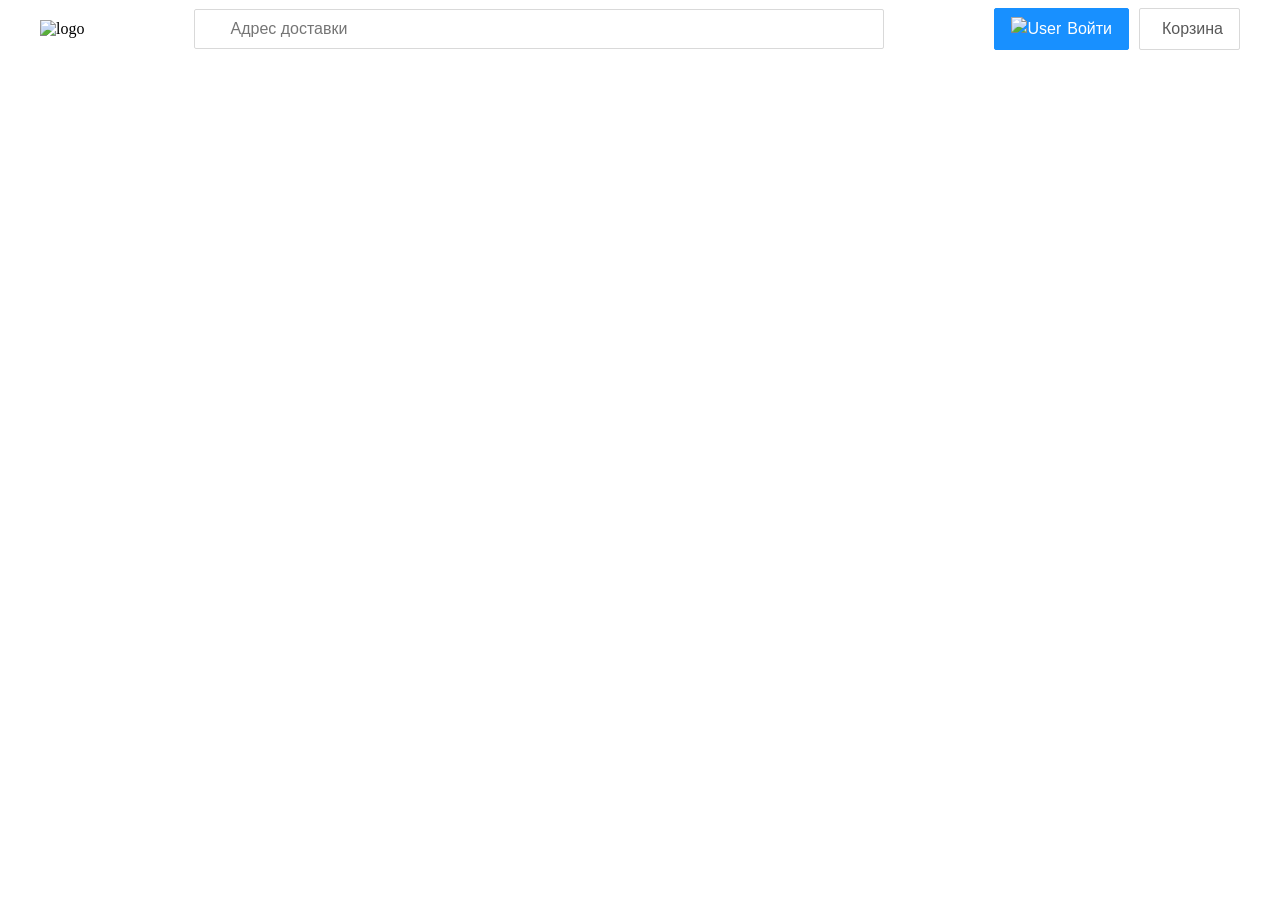
==== index.html @ 0d18843e "homework-1_06.10.202" ====
<!DOCTYPE html>
<html lang="en">
<head>
    <meta charset="UTF-8">
    <meta name="viewport" content="width=device-width, initial-scape=1.0"/>
    <link rel="stylesheet" href="styles.css">
    <title>Title</title>
</head>
<body>
<div class="conteiner">
    <!--шапка айта-->
    <header class="header">
        <!--    логотип-->
        <img src="img/logo.svg" alt="logo" class="logo"/>
        <!--    поле адреса-->
        <input type="text" class="search-input" placeholder="Адрес доставки">
        <!--     кнопки-->
        <div class="buttons">
            <button class="button button-primeri">
                <img src="img/user.svg" alt="User" class="button-icon">
                <span class="button-text">
                Войти
            </span>
            </button>
            <button class="button">
                <img src="img/shopping-cart.svg" alt="" class="button-icon">
                <span class="button-text">
                Корзина
            </span>
            </button>

        </div>
</div>

</header>

</body>
</html>
---- styles.css ----
* {
    box-sizing: border-box;
}

.conteiner {
    max-width: 1200px;
    margin: auto;
}

.header {
    display: flex;
    align-items: center;
    justify-content: space-between;

}

.search-input {
    width: 690px;
    height: 40px;
    font-size: 16px;
    line-height: 24px;
    background: #FFFFFF;
    border: 1px solid #D9D9D9;
    box-sizing: border-box;
    border-radius: 2px;
    background-image: url("img/home.svg");
    background-repeat: no-repeat;
    background-position: left 11px center;
    padding-left: 35px;
}
.buttons {
    display: flex;
    align-items: center;
}
.button {
    display: flex;
    align-items: center;
    padding: 8px 16px;
    background: #FFFFFF;
    border: 1px solid #D9D9D9;
    box-sizing: border-box;
    box-shadow: 0px 0px 2px rgba(0, 0, 0, 0.0015);
    border-radius: 2px;
    color: #595959;
    font-size: 16px;
    line-height: 24px;


}
.button-primeri{
    background: #1890FF;
    border: 1px solid #1890FF;
    color: white;
    margin-right: 10px;

}
.button-icon {
    margin-right: 6px ;
    vertical-align: middle;
}
.button-text {
    vertical-align: middle;
}
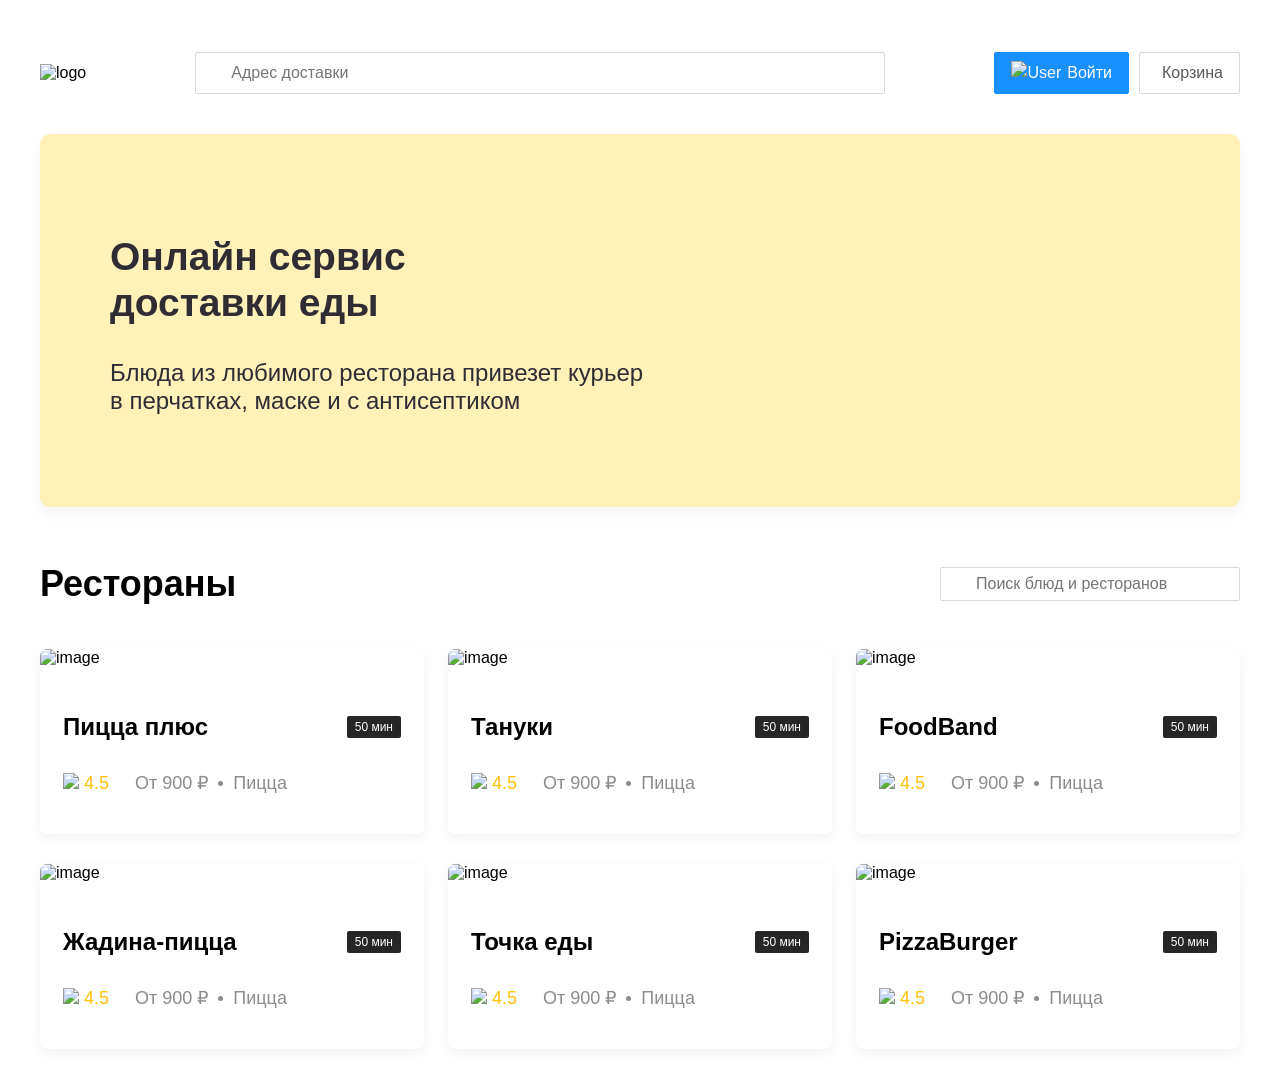
==== commit 201f9d54: "homework-2_07.10.202" ====
--- a/index.html
+++ b/index.html
@@ -4,6 +4,7 @@
     <meta charset="UTF-8">
     <meta name="viewport" content="width=device-width, initial-scape=1.0"/>
     <link rel="stylesheet" href="styles.css">
+    <link rel="stylesheet" href="css/normalize.css">
     <title>Title</title>
 </head>
 <body>
@@ -13,7 +14,7 @@
         <!--    логотип-->
         <img src="img/logo.svg" alt="logo" class="logo"/>
         <!--    поле адреса-->
-        <input type="text" class="search-input" placeholder="Адрес доставки">
+        <input type="text" class="input input-address" placeholder="Адрес доставки">
         <!--     кнопки-->
         <div class="buttons">
             <button class="button button-primeri">
@@ -30,9 +31,139 @@
             </button>
 
         </div>
+
+    </header>
+    <section class="promo">
+        <h1 class="promo-title">Онлайн сервис <br/> доставки еды</h1>
+        <p class="promo-text">
+            Блюда из любимого ресторана привезет курьер в перчатках, маске и с антисептиком
+        </p>
+    </section>
+    <section class="restaurants">
+        <div class="section-heading">
+            <h2 class="section-title">Рестораны</h2>
+            <input type="text" class="input input-search" placeholder="Поиск блюд и ресторанов">
+        </div>
+    <div class="cards">
+        <div class="card">
+            <img src="img/pizza-plus.svg" alt="image" class="card-image"/>
+            <div class="card-text">
+                <div class="card-heading">
+                    <h3 class="card-title">Пицца плюс</h3>
+                    <span class="card-tag">50 мин</span>
+                </div>
+                <!--               card-heading -->
+                <div class="card-info">
+                    <div class="rating">
+                        <img src="img/rating.svg" class="rating-star">
+                        4.5
+                    </div>
+                    <div class="prise">От 900 ₽</div>
+                    <div class="category">Пицца </div>
+                </div>
+                <!--            card-info    -->
+            </div>
+        </div>
+        <div class="card">
+            <img src="img/pizza-tanuki.svg" alt="image" class="card-image"/>
+            <div class="card-text">
+                <div class="card-heading">
+                    <h3 class="card-title">Тануки</h3>
+                    <span class="card-tag">50 мин</span>
+                </div>
+                <!--               card-heading -->
+                <div class="card-info">
+                    <div class="rating">
+                        <img src="img/rating.svg" class="rating-star">
+                        4.5
+                    </div>
+                    <div class="prise">От 900 ₽</div>
+                    <div class="category">Пицца </div>
+                </div>
+                <!--            card-info    -->
+            </div>
+        </div>
+        <div class="card">
+            <img src="img/pizza-FoodBand.svg" alt="image" class="card-image"/>
+            <div class="card-text">
+                <div class="card-heading">
+                    <h3 class="card-title">FoodBand</h3>
+                    <span class="card-tag">50 мин</span>
+                </div>
+                <!--               card-heading -->
+                <div class="card-info">
+                    <div class="rating">
+                        <img src="img/rating.svg" class="rating-star">
+                        4.5
+                    </div>
+                    <div class="prise">От 900 ₽</div>
+                    <div class="category">Пицца </div>
+                </div>
+                <!--            card-info    -->
+            </div>
+        </div>
+        <div class="card">
+            <img src="img/pizza-jadina.svg" alt="image" class="card-image"/>
+            <div class="card-text">
+                <div class="card-heading">
+                    <h3 class="card-title">Жадина-пицца</h3>
+                    <span class="card-tag">50 мин</span>
+                </div>
+                <!--               card-heading -->
+                <div class="card-info">
+                    <div class="rating">
+                        <img src="img/rating.svg" class="rating-star">
+                        4.5
+                    </div>                    <div class="prise">От 900 ₽</div>
+                    <div class="category">Пицца </div>
+                </div>
+                <!--            card-info    -->
+            </div>
+        </div>
+        <div class="card">
+            <img src="img/pizza-FudPoint.svg" alt="image" class="card-image"/>
+            <div class="card-text">
+                <div class="card-heading">
+                    <h3 class="card-title"> Точка еды</h3>
+                    <span class="card-tag">50 мин</span>
+                </div>
+                <!--               card-heading -->
+                <div class="card-info">
+                    <div class="rating">
+                        <img src="img/rating.svg" class="rating-star">
+                        4.5
+                    </div>                    <div class="prise">От 900 ₽</div>
+                    <div class="category">Пицца </div>
+                </div>
+                <!--            card-info    -->
+            </div>
+        </div>
+        <div class="card">
+            <img src="img/pizza-burger.svg" alt="image" class="card-image"/>
+            <div class="card-text">
+                <div class="card-heading">
+                    <h3 class="card-title">PizzaBurger</h3>
+                    <span class="card-tag">50 мин</span>
+                </div>
+                <!--               card-heading -->
+                <div class="card-info">
+                    <div class="rating">
+                        <img src="img/rating.svg" class="rating-star">
+                        4.5
+                    </div>                    <div class="prise">От 900 ₽</div>
+                    <div class="category">Пицца </div>
+                </div>
+                <!--            card-info    -->
+            </div>
+        </div>
+
+        <!-- /.card -->
+    </div>
+    </section>
+    <!-- /.cards -->
 </div>
 
-</header>
+
 
 </body>
 </html>
--- a/styles.css
+++ b/styles.css
@@ -1,5 +1,10 @@
 * {
     box-sizing: border-box;
+}
+
+body {
+    font-family: "Roboto Light", sans-serif;
+    padding-top: 44px;
 }
 
 .conteiner {
@@ -11,27 +16,39 @@
     display: flex;
     align-items: center;
     justify-content: space-between;
-
-}
-
-.search-input {
-    width: 690px;
-    height: 40px;
+    margin-bottom: 40px;
+
+}
+
+.input {
+    background: #FFFFFF;
+    border: 1px solid #D9D9D9;
+    border-radius: 2px;
     font-size: 16px;
     line-height: 24px;
-    background: #FFFFFF;
-    border: 1px solid #D9D9D9;
-    box-sizing: border-box;
-    border-radius: 2px;
-    background-image: url("img/home.svg");
+    padding: 8px;
+    padding-left: 35px;
     background-repeat: no-repeat;
     background-position: left 11px center;
-    padding-left: 35px;
-}
+
+}
+
+.input-search {
+    background-image: url("img/input-search.svg");
+    width: 300px;
+    height: 34px;
+}
+
+.input-address {
+    width: 690px;
+    background-image: url("img/home.svg");
+}
+
 .buttons {
     display: flex;
     align-items: center;
 }
+
 .button {
     display: flex;
     align-items: center;
@@ -39,7 +56,7 @@
     background: #FFFFFF;
     border: 1px solid #D9D9D9;
     box-sizing: border-box;
-    box-shadow: 0px 0px 2px rgba(0, 0, 0, 0.0015);
+    box-shadow: 0 0 2px rgba(0, 0, 0, 0.0015);
     border-radius: 2px;
     color: #595959;
     font-size: 16px;
@@ -47,17 +64,148 @@
 
 
 }
-.button-primeri{
+
+.button-primeri {
     background: #1890FF;
     border: 1px solid #1890FF;
     color: white;
     margin-right: 10px;
 
 }
+
 .button-icon {
-    margin-right: 6px ;
+    margin-right: 6px;
     vertical-align: middle;
 }
+
 .button-text {
     vertical-align: middle;
+}
+
+.promo {
+    box-shadow: 0px 7px 12px rgba(158, 158, 163, 0.1);
+    background: #FFF1B8 url("img/promo-image.png") no-repeat top right -200px/1000px; /* разобраться с картинкой*/
+    border-radius: 10px;
+    padding: 68px 70px;
+    margin-bottom: 56px;
+}
+
+.promo-title {
+    font-style: normal;
+    font-weight: bold;
+    font-size: 39px;
+    line-height: 46px;
+    color: #302C34;
+}
+
+.promo-text {
+    max-width: 538px;
+    font-size: 24px;
+    line-height: 28px;
+    font-style: normal;
+    font-weight: normal;
+    color: #302C34;
+}
+
+.section-heading {
+    display: flex;
+    align-items: center;
+    justify-content: space-between;
+    margin-bottom: 44px;
+}
+
+.section-title {
+    font-style: normal;
+    font-weight: bold;
+    font-size: 36px;
+    line-height: 42px;
+    margin: 0;
+    color: #000000;
+}
+
+.cards {
+    display: flex;
+    align-items: flex-start;
+    flex-wrap: wrap;
+    justify-content: space-between;
+
+}
+
+.card {
+    background: #FFFFFF;
+    box-shadow: 0 4px 12px rgba(0, 0, 0, 0.05);
+    border-radius: 7px;
+    overflow: hidden;
+    width: 384px;
+    margin-bottom: 30px;
+}
+
+.card-image {
+    width: 384px;
+    height: 250px;
+    object-fit: cover;
+}
+
+.card-text {
+    padding: 20px 23px 35px 23px;
+}
+.card-heading {
+    display: flex;
+    align-items: center;
+    justify-content: space-between;
+}
+.card-title {
+    font-style: normal;
+    font-weight: bold;
+    font-size: 24px;
+    line-height: 32px;
+}
+
+.card-tag {
+    font-style: normal;
+    font-weight: normal;
+    font-size: 12px;
+    line-height: 20px;
+    color: white;
+    background: #262626;
+    border-radius: 2px;
+    padding: 1px 8px;
+
+}
+.card-info {
+    display: flex;
+    align-items: center;
+    width: 227px;
+    height: 32px;
+}
+.rating {
+    margin-right: 26px;
+    font-style: normal;
+    font-weight: normal;
+    font-size: 18px;
+    line-height: 32px;
+    color: #FFC107;
+;
+
+}
+.prise,
+.category {
+    color: #8C8C8C;
+    font-size: 18px;
+    line-height: 32px;
+
+}
+.prise {
+    margin-right: 10px;
+}
+.prise:after {
+    content: "";
+    width: 5px;
+    height: 5px;
+    background-color:#8C8C8C ;
+    display: inline-block;
+    border-radius: 50%;
+    margin-left: 10px;
+    vertical-align: middle;
+
 }
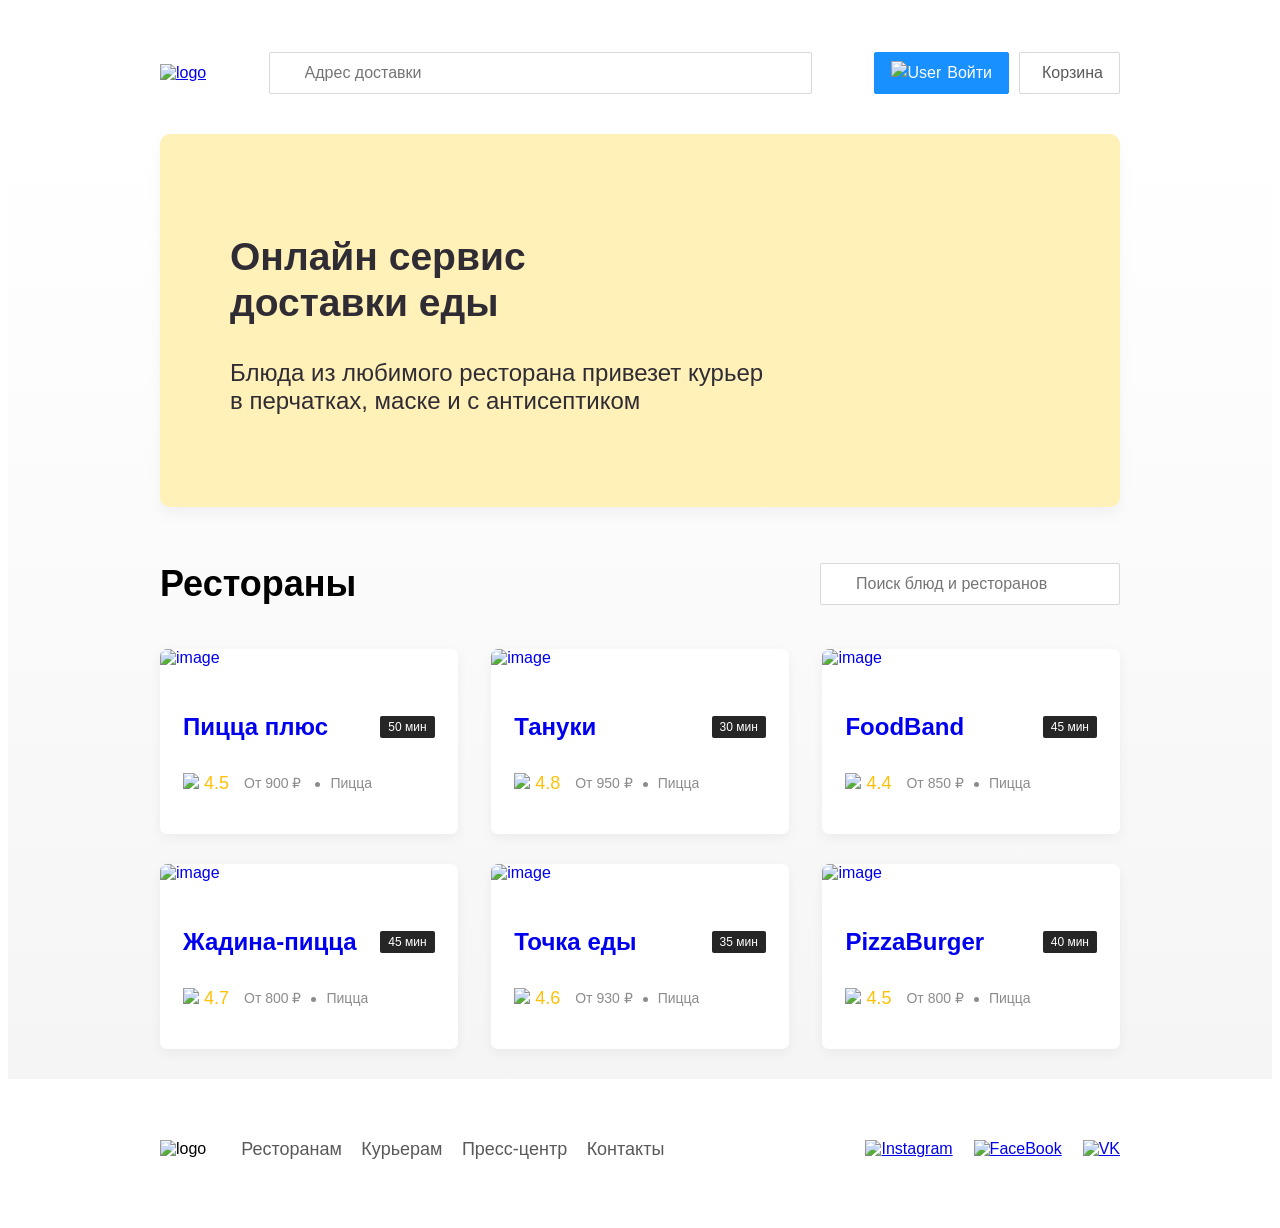
==== commit 5fbd967e: "homework-2_08.10.2020" ====
--- a/index.html
+++ b/index.html
@@ -5,19 +5,21 @@
     <meta name="viewport" content="width=device-width, initial-scape=1.0"/>
     <link rel="stylesheet" href="styles.css">
     <link rel="stylesheet" href="css/normalize.css">
-    <title>Title</title>
+    <title>Delivery Food - доставка еды на дом</title>
 </head>
 <body>
-<div class="conteiner">
-    <!--шапка айта-->
+<div class="container">
+    <!--шапка сайта-->
     <header class="header">
         <!--    логотип-->
-        <img src="img/logo.svg" alt="logo" class="logo"/>
+        <a href="index.html" class="logo">
+            <img src="img/logo.svg" alt="logo" />
+        </a>
         <!--    поле адреса-->
         <input type="text" class="input input-address" placeholder="Адрес доставки">
         <!--     кнопки-->
         <div class="buttons">
-            <button class="button button-primeri">
+            <button class="button button-primary">
                 <img src="img/user.svg" alt="User" class="button-icon">
                 <span class="button-text">
                 Войти
@@ -33,137 +35,163 @@
         </div>
 
     </header>
-    <section class="promo">
-        <h1 class="promo-title">Онлайн сервис <br/> доставки еды</h1>
-        <p class="promo-text">
-            Блюда из любимого ресторана привезет курьер в перчатках, маске и с антисептиком
-        </p>
-    </section>
-    <section class="restaurants">
-        <div class="section-heading">
-            <h2 class="section-title">Рестораны</h2>
-            <input type="text" class="input input-search" placeholder="Поиск блюд и ресторанов">
-        </div>
-    <div class="cards">
-        <div class="card">
-            <img src="img/pizza-plus.svg" alt="image" class="card-image"/>
-            <div class="card-text">
-                <div class="card-heading">
-                    <h3 class="card-title">Пицца плюс</h3>
-                    <span class="card-tag">50 мин</span>
-                </div>
-                <!--               card-heading -->
-                <div class="card-info">
-                    <div class="rating">
-                        <img src="img/rating.svg" class="rating-star">
-                        4.5
+
+</div>
+<main class="main">
+    <div class="container">
+        <section class="promo">
+            <h1 class="promo-title">Онлайн сервис <br/> доставки еды</h1>
+            <p class="promo-text">
+                Блюда из любимого ресторана привезет курьер в перчатках, маске и с антисептиком
+            </p>
+        </section>
+
+        <section class="restaurants">
+            <div class="section-heading">
+                <h2 class="section-title">Рестораны</h2>
+                <input type="text" class="input input-search" placeholder="Поиск блюд и ресторанов"/>
+            </div>
+            <div class="cards">
+                <a href="restaurant.html" class="card">
+                    <img src="img/pizza-plus.svg" alt="image" class="card-image"/>
+                    <div class="card-text">
+                        <div class="card-heading">
+                            <h3 class="card-title">Пицца плюс</h3>
+                            <span class="card-tag">50 мин</span>
+                        </div>
+                        <!--               card-heading -->
+                        <div class="card-info">
+                            <div class="rating">
+                                <img src="img/rating.svg" class="rating-star">
+                                4.5
+                            </div>
+                            <div class="prise">
+                                От 900 ₽
+                            </div>
+                            <div class="category">Пицца</div>
+                        </div>
+                        <!--            card-info    -->
                     </div>
-                    <div class="prise">От 900 ₽</div>
-                    <div class="category">Пицца </div>
-                </div>
-                <!--            card-info    -->
+                </a>
+                <a href="restaurant.html" class="card">
+                    <img src="img/pizza-tanuki.svg" alt="image" class="card-image"/>
+                    <div class="card-text">
+                        <div class="card-heading">
+                            <h3 class="card-title">Тануки</h3>
+                            <span class="card-tag">30 мин</span>
+                        </div>
+                        <!--               card-heading -->
+                        <div class="card-info">
+                            <div class="rating">
+                                <img src="img/rating.svg" class="rating-star">
+                                4.8
+                            </div>
+                            <div class="prise">От 950 ₽</div>
+                            <div class="category">Пицца</div>
+                        </div>
+                        <!--            card-info    -->
+                    </div>
+                </a>
+                <a href="restaurant.html" class="card">
+                    <img src="img/pizza-FoodBand.svg" alt="image" class="card-image"/>
+                    <div class="card-text">
+                        <div class="card-heading">
+                            <h3 class="card-title">FoodBand</h3>
+                            <span class="card-tag">45 мин</span>
+                        </div>
+                        <!--               card-heading -->
+                        <div class="card-info">
+                            <div class="rating">
+                                <img src="img/rating.svg" class="rating-star">
+                                4.4
+                            </div>
+                            <div class="prise">От 850 ₽</div>
+                            <div class="category">Пицца</div>
+                        </div>
+                        <!--            card-info    -->
+                    </div>
+                </a>
+                <a href="restaurant.html" class="card">
+                    <img src="img/pizza-jadina.svg" alt="image" class="card-image"/>
+                    <div class="card-text">
+                        <div class="card-heading">
+                            <h3 class="card-title">Жадина-пицца</h3>
+                            <span class="card-tag">45 мин</span>
+                        </div>
+                        <!--               card-heading -->
+                        <div class="card-info">
+                            <div class="rating">
+                                <img src="img/rating.svg" class="rating-star">
+                                4.7
+                            </div>
+                            <div class="prise">От 800 ₽</div>
+                            <div class="category">Пицца</div>
+                        </div>
+                        <!--            card-info    -->
+                    </div>
+                </a>
+                <a href="restaurant.html" class="card">
+                    <img src="img/pizza-FudPoint.svg" alt="image" class="card-image"/>
+                    <div class="card-text">
+                        <div class="card-heading">
+                            <h3 class="card-title"> Точка еды</h3>
+                            <span class="card-tag">35 мин</span>
+                        </div>
+                        <!--               card-heading -->
+                        <div class="card-info">
+                            <div class="rating">
+                                <img src="img/rating.svg" class="rating-star">
+                                4.6
+                            </div>
+                            <div class="prise">От 930 ₽</div>
+                            <div class="category">Пицца</div>
+                        </div>
+                        <!--            card-info    -->
+                    </div>
+                </a>
+                <a href="restaurant.html" class="card">
+                    <img src="img/pizza-burger.svg" alt="image" class="card-image"/>
+                    <div class="card-text">
+                        <div class="card-heading">
+                            <h3 class="card-title">PizzaBurger</h3>
+                            <span class="card-tag">40 мин</span>
+                        </div>
+                        <!--               card-heading -->
+                        <div class="card-info">
+                            <div class="rating">
+                                <img src="img/rating.svg" class="rating-star">
+                                4.5
+                            </div>
+                            <div class="prise">От 800 ₽</div>
+                            <div class="category">Пицца</div>
+                        </div>
+                        <!--            card-info    -->
+                    </div>
+                </a>
+
+                <!-- /.card -->
+            </div>
+        </section>
+    </div>
+</main>
+<footer class="footer">
+    <div class="container">
+        <div class="footer-block">
+            <img src="img/logo.svg" alt="logo" class="logo footer-logo">
+            <nav class="footer-nav">
+                <a href="#" class="footer-link">Ресторанам</a>
+                <a href="#" class="footer-link">Курьерам</a>
+                <a href="#" class="footer-link">Пресс-центр</a>
+                <a href="#" class="footer-link">Контакты</a>
+            </nav>
+            <div class="social-links">
+                <a href="#" class="social-link"><img src="img/instagram.svg" width="35px"height="35px" alt="Instagram"></a>
+                <a href="#" class="social-link"><img src="img/FaceBook.svg" width="35px"height="35px" alt="FaceBook"></a>
+                <a href="#" class="social-link"><img src="img/VK.svg"width="35px"height="35px" alt="VK"></a>
             </div>
         </div>
-        <div class="card">
-            <img src="img/pizza-tanuki.svg" alt="image" class="card-image"/>
-            <div class="card-text">
-                <div class="card-heading">
-                    <h3 class="card-title">Тануки</h3>
-                    <span class="card-tag">50 мин</span>
-                </div>
-                <!--               card-heading -->
-                <div class="card-info">
-                    <div class="rating">
-                        <img src="img/rating.svg" class="rating-star">
-                        4.5
-                    </div>
-                    <div class="prise">От 900 ₽</div>
-                    <div class="category">Пицца </div>
-                </div>
-                <!--            card-info    -->
-            </div>
-        </div>
-        <div class="card">
-            <img src="img/pizza-FoodBand.svg" alt="image" class="card-image"/>
-            <div class="card-text">
-                <div class="card-heading">
-                    <h3 class="card-title">FoodBand</h3>
-                    <span class="card-tag">50 мин</span>
-                </div>
-                <!--               card-heading -->
-                <div class="card-info">
-                    <div class="rating">
-                        <img src="img/rating.svg" class="rating-star">
-                        4.5
-                    </div>
-                    <div class="prise">От 900 ₽</div>
-                    <div class="category">Пицца </div>
-                </div>
-                <!--            card-info    -->
-            </div>
-        </div>
-        <div class="card">
-            <img src="img/pizza-jadina.svg" alt="image" class="card-image"/>
-            <div class="card-text">
-                <div class="card-heading">
-                    <h3 class="card-title">Жадина-пицца</h3>
-                    <span class="card-tag">50 мин</span>
-                </div>
-                <!--               card-heading -->
-                <div class="card-info">
-                    <div class="rating">
-                        <img src="img/rating.svg" class="rating-star">
-                        4.5
-                    </div>                    <div class="prise">От 900 ₽</div>
-                    <div class="category">Пицца </div>
-                </div>
-                <!--            card-info    -->
-            </div>
-        </div>
-        <div class="card">
-            <img src="img/pizza-FudPoint.svg" alt="image" class="card-image"/>
-            <div class="card-text">
-                <div class="card-heading">
-                    <h3 class="card-title"> Точка еды</h3>
-                    <span class="card-tag">50 мин</span>
-                </div>
-                <!--               card-heading -->
-                <div class="card-info">
-                    <div class="rating">
-                        <img src="img/rating.svg" class="rating-star">
-                        4.5
-                    </div>                    <div class="prise">От 900 ₽</div>
-                    <div class="category">Пицца </div>
-                </div>
-                <!--            card-info    -->
-            </div>
-        </div>
-        <div class="card">
-            <img src="img/pizza-burger.svg" alt="image" class="card-image"/>
-            <div class="card-text">
-                <div class="card-heading">
-                    <h3 class="card-title">PizzaBurger</h3>
-                    <span class="card-tag">50 мин</span>
-                </div>
-                <!--               card-heading -->
-                <div class="card-info">
-                    <div class="rating">
-                        <img src="img/rating.svg" class="rating-star">
-                        4.5
-                    </div>                    <div class="prise">От 900 ₽</div>
-                    <div class="category">Пицца </div>
-                </div>
-                <!--            card-info    -->
-            </div>
-        </div>
-
-        <!-- /.card -->
     </div>
-    </section>
-    <!-- /.cards -->
-</div>
-
-
+</footer>
 
 </body>
 </html>
--- a/styles.css
+++ b/styles.css
@@ -7,7 +7,7 @@
     padding-top: 44px;
 }
 
-.conteiner {
+.container {
     max-width: 1200px;
     margin: auto;
 }
@@ -36,11 +36,11 @@
 .input-search {
     background-image: url("img/input-search.svg");
     width: 300px;
-    height: 34px;
+    margin-left: auto;
 }
 
 .input-address {
-    width: 690px;
+    flex: 0.8;
     background-image: url("img/home.svg");
 }
 
@@ -65,7 +65,7 @@
 
 }
 
-.button-primeri {
+.button-primary {
     background: #1890FF;
     border: 1px solid #1890FF;
     color: white;
@@ -73,6 +73,10 @@
 
 }
 
+.button-card-text {
+    margin-right: 10px;
+}
+
 .button-icon {
     margin-right: 6px;
     vertical-align: middle;
@@ -84,7 +88,7 @@
 
 .promo {
     box-shadow: 0px 7px 12px rgba(158, 158, 163, 0.1);
-    background: #FFF1B8 url("img/promo-image.png") no-repeat top right -200px/1000px; /* разобраться с картинкой*/
+    background: #FFF1B8 url("img/promo-image.png") no-repeat top right -200px/1100px; /* разобраться с картинкой*/
     border-radius: 10px;
     padding: 68px 70px;
     margin-bottom: 56px;
@@ -110,7 +114,6 @@
 .section-heading {
     display: flex;
     align-items: center;
-    justify-content: space-between;
     margin-bottom: 44px;
 }
 
@@ -121,6 +124,7 @@
     line-height: 42px;
     margin: 0;
     color: #000000;
+    margin-right: 30px;
 }
 
 .cards {
@@ -136,8 +140,10 @@
     box-shadow: 0 4px 12px rgba(0, 0, 0, 0.05);
     border-radius: 7px;
     overflow: hidden;
-    width: 384px;
+    /*max-width: 384px;*/
+    flex-basis: 31%;
     margin-bottom: 30px;
+    text-decoration: none;
 }
 
 .card-image {
@@ -148,17 +154,25 @@
 
 .card-text {
     padding: 20px 23px 35px 23px;
-}
+
+}
+
 .card-heading {
     display: flex;
     align-items: center;
     justify-content: space-between;
 }
+
 .card-title {
     font-style: normal;
     font-weight: bold;
     font-size: 24px;
     line-height: 32px;
+}
+
+.card-title-reg {
+    font-weight: normal;
+    flex-wrap: wrap;
 }
 
 .card-tag {
@@ -172,22 +186,44 @@
     padding: 1px 8px;
 
 }
-.card-info {
-    display: flex;
-    align-items: center;
-    width: 227px;
-    height: 32px;
-}
+
+.card-info, .restaurant-info {
+    display: flex;
+    align-items: center;
+    /*width: 227px;*/
+    /*height: 32px;*/
+    flex-wrap: wrap;
+    /*margin-bottom: 24px;*/
+}
+
+/*.restaurant-info {*/
+/*    display: flex;*/
+/*}*/
+
+.card-price-bold {
+    font-style: normal;
+    font-weight: bold;
+    font-size: 20px;
+    line-height: 32px;
+    margin-left: 30px;
+}
+
+.card-buttons {
+    display: flex;
+    align-items: center;
+    margin-top: 24px;
+}
+
 .rating {
     margin-right: 26px;
     font-style: normal;
     font-weight: normal;
     font-size: 18px;
     line-height: 32px;
-    color: #FFC107;
-;
-
-}
+    color: #FFC107;;
+
+}
+
 .prise,
 .category {
     color: #8C8C8C;
@@ -195,17 +231,265 @@
     line-height: 32px;
 
 }
+
 .prise {
     margin-right: 10px;
 }
+
+.ingredients {
+    color: #8C8C8C;
+    font-size: 18px;
+    line-height: 21px;
+}
+
+.category {
+    text-overflow: ellipsis;
+    overflow: hidden;
+    white-space: nowrap;
+    max-width: 150px;
+}
+
 .prise:after {
     content: "";
     width: 5px;
     height: 5px;
-    background-color:#8C8C8C ;
+    background-color: #8C8C8C;
     display: inline-block;
     border-radius: 50%;
     margin-left: 10px;
     vertical-align: middle;
 
+}
+
+.main {
+    background: linear-gradient(180deg, rgba(245, 245, 245, 0) 1.04%, #F5F5F5 100%);
+}
+
+.footer {
+    padding: 60px 0;
+}
+
+.footer-link {
+
+}
+
+.footer-block {
+    display: flex;
+    align-items: center;
+    justify-content: space-between;
+}
+
+.footer-link {
+    font-style: normal;
+    font-weight: normal;
+    font-size: 18px;
+    line-height: 21px;
+    color: #595959;
+    text-decoration: none;
+}
+
+.footer-link:not(:last-child) {
+    margin-right: 15px;
+}
+
+.footer-nav {
+    margin-left: 35px;
+    margin-right: auto;
+}
+
+.social-links {
+    display: flex;
+    align-items: center;
+}
+
+.social-link:not(:last-child) {
+    margin-right: 21px;
+}
+
+@media (max-width: 1366px) {
+    .container {
+        max-width: 960px;
+    }
+
+    .promo {
+        background-size: 1100px;
+        background-position: center right -200px;
+    }
+
+    .rating {
+        margin-right: 15px;
+    }
+
+    .category, .prise {
+        font-size: 14px;
+    }
+}
+
+@media (max-width: 992px) {
+    .container {
+        max-width: 750px;
+    }
+
+    .promo {
+        padding: 50px;
+        background-size: 1000px;
+        background-position: center right -200px;
+    }
+
+    .promo-text {
+        font-size: 18px;
+        max-width: 400px;
+    }
+
+    .card {
+        flex-basis: 49%;
+    }
+
+    .footer-link {
+        font-size: 16px;
+    }
+
+}
+
+@media (max-width: 768px) {
+    .container {
+        max-width: 560px;
+    }
+
+    .card-info {
+        flex-wrap: wrap;
+    }
+
+    .card-title {
+        font-size: 18px;
+    }
+
+    .section-title {
+        font-size: 24px;
+    }
+
+    .card.rating {
+        flex-basis: 100%;
+    }
+
+    .promo-title {
+        font-size: 24px;
+        line-height: 1.4;
+    }
+
+    .promo {
+        background-size: 700px;
+        background-position: top 50px right -200px;
+    }
+
+    .promo-text {
+        margin-top: 0;
+    }
+}
+
+@media (max-width: 578px) {
+    .container {
+        max-width: 90%;
+    }
+
+    .header {
+        flex-wrap: wrap;
+    }
+
+    .input-address {
+        order: 5;
+        margin-top: 15px;
+        flex: 1;
+    }
+
+    .promo {
+        background-image: none;
+    }
+
+    .promo-title {
+        margin-bottom: 10px;
+
+    }
+
+    .section-title {
+        font-size: 20px;
+    }
+
+    .card {
+        flex-basis: 100%;
+    }
+
+    .card-image {
+        width: 100%;
+    }
+
+    .footer {
+        padding: 30px 0;
+    }
+
+    .footer-block {
+        align-items: flex-start;
+        /*justify-content: space-between;*/
+
+    }
+
+    .footer-nav {
+        margin-left: 0;
+        margin-right: 0;
+        order: 0;
+        display: flex;
+        flex-direction: column;
+    }
+
+    .footer-logo {
+        order: 1;
+        margin-right: 15px;
+    }
+
+    .social-links {
+        order: 2;
+    }
+
+}
+
+@media (max-width: 480px) {
+    .button-text {
+        display: none;
+    }
+
+    .button {
+        min-height: 40px;
+    }
+
+    .button-icon {
+        margin: 0;
+    }
+
+    .section-heading {
+        flex-wrap: wrap;
+    }
+
+    .promo {
+        padding: 20px;
+    }
+
+    .footer-block {
+        flex-wrap: wrap;
+        flex-direction: column;
+        align-items: center;
+    }
+
+    .footer-logo {
+        order: 0;
+        margin-bottom: 20px;
+    }
+
+    .footer-nav {
+        margin-bottom: 20px;
+        text-align: center;
+    }
+
+    .footer-link:not(:last-child) {
+        margin-right: 0;
+    }
 }
